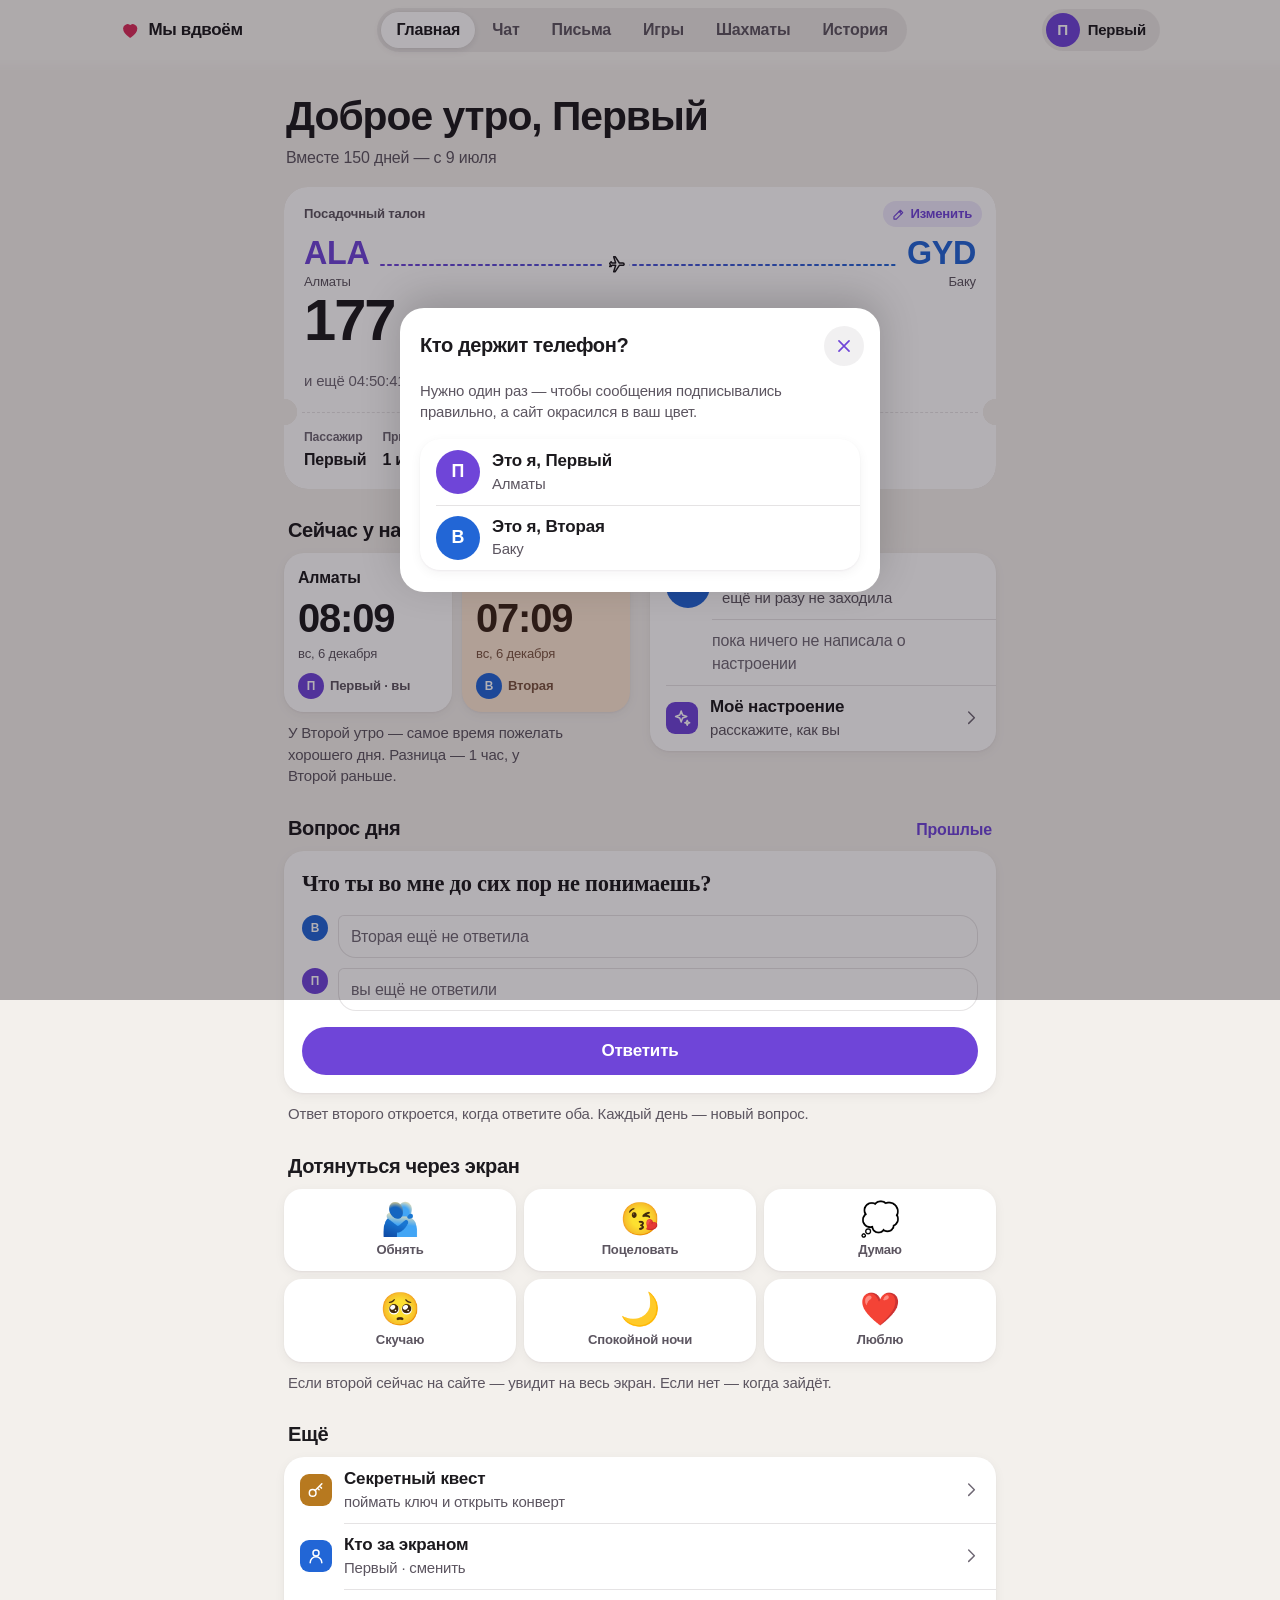
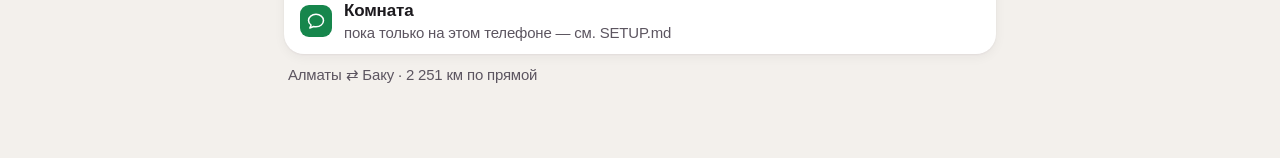
==== couple/index.html @ 88671f01 "Portfolio: demo copies of the pet store and couple sites Pet store ("Лапа"): company name, logos, ph" ====
<!DOCTYPE html>
<html lang="ru">
<head>
<meta charset="UTF-8" />
<meta name="viewport" content="width=device-width, initial-scale=1" />
<meta name="color-scheme" content="light dark" />
<meta name="theme-color" media="(prefers-color-scheme: light)" content="#f3f0ec" />
<meta name="theme-color" media="(prefers-color-scheme: dark)" content="#0e0c11" />
<title>Мы вдвоём</title>
<meta name="description" content="Наш маленький общий дом в интернете — пока мы на расстоянии." />
<link rel="icon" href="assets/icon.svg" type="image/svg+xml" />
<link rel="apple-touch-icon" href="assets/apple-touch-icon.png" />
<link rel="stylesheet" href="assets/css/style.css" />
<style>
  /* ---------- посадочный талон ---------- */
  .pass {
    position: relative;
    background: var(--surface);
    border-radius: 24px;
    box-shadow: var(--shadow-1);
    /* вырезы по линии отрыва */
    --notch: 13px;
    -webkit-mask:
      radial-gradient(circle at 0 var(--tear), #0000 var(--notch), #000 calc(var(--notch) + .5px)) left / 51% 100% no-repeat,
      radial-gradient(circle at 100% var(--tear), #0000 var(--notch), #000 calc(var(--notch) + .5px)) right / 51% 100% no-repeat;
    mask:
      radial-gradient(circle at 0 var(--tear), #0000 var(--notch), #000 calc(var(--notch) + .5px)) left / 51% 100% no-repeat,
      radial-gradient(circle at 100% var(--tear), #0000 var(--notch), #000 calc(var(--notch) + .5px)) right / 51% 100% no-repeat;
    --tear: 226px;   /* уточняется скриптом по высоте верхней части */
  }
  .pass-main { padding: 18px 20px 20px; min-height: 210px; display: flex; flex-direction: column; }
  .pass-top {
    display: flex; justify-content: space-between; align-items: center;
    font-size: var(--t-foot); color: var(--text-2); font-weight: 600;
  }
  .pass-top .flight { font-variant-numeric: tabular-nums; color: var(--text-3); margin-left: 6px; }
  .pass-top .flight:empty { display: none; }
  .pass-top .flight::before { content: '· '; }
  .pass-edit {
    display: inline-flex; align-items: center; gap: 4px;
    padding: 4px 10px 4px 8px; margin: -4px -6px -4px 0;
    border-radius: 999px;
    background: var(--accent-soft); color: var(--accent);
    font-size: var(--t-foot); font-weight: 600;
  }
  .pass-edit .i { width: 15px; height: 15px; }
  .pass { cursor: pointer; --ps: .985; transition: transform var(--release); }
  .pass:focus-visible { outline-offset: 4px; border-radius: 24px; }
  /* смена даты: подписи меняются мягко, с размытием */
  .swap-in { animation: swap-in 420ms var(--ease-out) both; }
  @keyframes swap-in { from { opacity: 0; filter: blur(4px); transform: translateY(4px); } }
  .trip-sheet .zone { display: flex; align-items: center; gap: 8px; padding: 10px 4px 0; color: var(--text-2); font-size: var(--t-sub); }
  .trip-sheet .zone .i { width: 18px; height: 18px; color: var(--text-3); }
  .trip-sheet .quick-dates { display: flex; gap: 8px; flex-wrap: wrap; margin-top: 10px; }

  .pass-route { display: grid; grid-template-columns: auto 1fr auto; align-items: center; gap: 12px; margin-top: 14px; }
  .pass-city b {
    display: block;
    font-family: var(--font-round);
    font-size: 1.9rem; font-weight: 700; letter-spacing: -.01em; line-height: 1;
    color: var(--first);
  }
  .pass-city.to b { color: var(--second); }
  .pass-city.to { text-align: right; }
  .pass-city span { display: block; margin-top: 4px; font-size: var(--t-foot); color: var(--text-2); }

  .pass-path { position: relative; height: 28px; }
  .pass-path svg { width: 100%; height: 100%; overflow: visible; }
  .pass-plane {
    position: absolute; top: 50%; left: 0;
    width: 26px; height: 26px; margin: -13px 0 0 -13px;
    display: grid; place-items: center;
    border-radius: 50%;
    background: var(--surface);
    color: var(--text);
    transform: translateX(calc(var(--p, 0) * var(--track, 0px)));
    transition: transform 1600ms var(--ease-out);
  }
  .pass-plane .i { width: 20px; height: 20px; }

  .pass-count { margin-top: auto; display: flex; align-items: baseline; gap: 10px; }
  .pass-count .big {
    font-family: var(--font-round);
    font-size: 3.4rem; font-weight: 700; letter-spacing: -.035em; line-height: 1;
  }
  .pass-count .unit { font-size: var(--t-callout); color: var(--text-2); font-weight: 600; line-height: 1.25; }
  .pass-clock { margin-top: 6px; font-size: var(--t-sub); color: var(--text-3); font-variant-numeric: tabular-nums; }

  .pass-stub {
    display: grid; grid-template-columns: auto auto 1fr; gap: 14px 16px;
    padding: 16px 20px 18px;
    border-top: 1.5px dashed var(--sep);
    margin: 0 18px;
    padding-left: 2px; padding-right: 2px;
  }
  .pass-stub span { display: block; font-size: var(--t-caption); color: var(--text-3); font-weight: 600; }
  .pass-stub b { display: block; margin-top: 3px; font-size: var(--t-callout); font-weight: 600; white-space: nowrap; }
  .pass-stub > div:last-child { min-width: 0; }
  .pass-stub #pass-seat { white-space: normal; text-wrap: balance; }
  .pass.done .pass-count .big { color: var(--heart); }

  /* ---------- два города ---------- */
  .cities { display: grid; grid-template-columns: 1fr 1fr; gap: 10px; }
  .city {
    --sky: var(--surface); --ink: var(--text); --ink-2: var(--text-2);
    position: relative;
    padding: 14px 14px 13px;
    border-radius: var(--r-card);
    background: var(--sky);
    color: var(--ink);
    box-shadow: var(--shadow-1);
    transition: background-color 600ms ease, color 600ms ease;
    min-width: 0;
  }
  /* небо над городом: день, сумерки, ночь */
  .city.dusk  { --sky: #fbe7d3; --ink: #3a2518; --ink-2: #7a5540; }
  .city.night { --sky: #1f2243; --ink: #eef0ff; --ink-2: #b3b8e0; }
  @media (prefers-color-scheme: dark) {
    .city.dusk  { --sky: #3a2a22; --ink: #fbe9da; --ink-2: #d2ae95; }
    .city.night { --sky: #1c1f3c; --ink: #eef0ff; --ink-2: #aab0dc; }
  }
  .city-top { display: flex; align-items: center; justify-content: space-between; gap: 6px; }
  .city-name { font-weight: 600; font-size: var(--t-callout); white-space: nowrap; overflow: hidden; text-overflow: ellipsis; }
  .city-sky { display: flex; align-items: center; gap: 4px; font-size: var(--t-sub); color: var(--ink-2); font-weight: 600; font-variant-numeric: tabular-nums; }
  .city-sky .i { width: 20px; height: 20px; }
  .city-time {
    margin-top: 10px;
    font-family: var(--font-round);
    font-size: 2.35rem; font-weight: 600; letter-spacing: -.03em; line-height: 1;
    font-variant-numeric: tabular-nums;
  }
  .city-meta { margin-top: 6px; font-size: var(--t-foot); color: var(--ink-2); line-height: 1.35; }
  .city-who { display: flex; align-items: center; gap: 6px; margin-top: 10px; font-size: var(--t-foot); font-weight: 600; color: var(--ink-2); }

  /* ---------- прямо сейчас ---------- */
  .mood-quote {
    font-family: var(--font-serif);
    font-size: 1.06rem; line-height: 1.45;
    color: var(--text);
  }
  .mood-quote.empty { font-family: var(--font); font-size: var(--t-callout); color: var(--text-3); }
  .chips { display: flex; flex-wrap: wrap; gap: 8px; }
  .chip {
    min-height: 38px; padding: 8px 14px;
    border-radius: 999px;
    background: var(--fill);
    font-size: var(--t-callout); font-weight: 500;
    transition: transform var(--release), background-color var(--d-fast), color var(--d-fast);
    --ps: .93;
  }
  .chip[aria-pressed="true"] { background: var(--accent-soft); color: var(--accent); }

  /* ---------- вопрос дня ---------- */
  .qday-q {
    font-family: var(--font-serif);
    font-size: 1.32rem; line-height: 1.32; font-weight: 600;
    letter-spacing: -.01em;
    text-wrap: balance;
  }
  .answers { margin-top: 16px; display: flex; flex-direction: column; gap: 10px; }
  .answer { display: flex; gap: 10px; align-items: flex-start; }
  .answer-body { flex: 1; min-width: 0; }
  .answer .bubble {
    padding: 10px 13px;
    border-radius: 18px; border-top-left-radius: 6px;
    background: var(--fill);
    font-size: var(--t-callout); line-height: 1.45;
    white-space: pre-wrap; overflow-wrap: anywhere;
    transition: filter 700ms var(--ease-out), opacity 500ms ease, transform 700ms var(--ease-out);
  }
  .answer .bubble.wait { color: var(--text-3); background: transparent; box-shadow: inset 0 0 0 1px var(--sep); }
  /* ответ спрятан, пока не ответишь сам */
  .answer .bubble.hidden-answer {
    filter: blur(7px);
    opacity: .7;
    -webkit-user-select: none; user-select: none;
    pointer-events: none;
  }
  .answer .lock-note {
    display: flex; align-items: center; gap: 6px;
    margin-top: 6px; font-size: var(--t-foot); color: var(--text-2); font-weight: 600;
  }
  .answer .lock-note .i { width: 16px; height: 16px; }
  .answer .bubble.revealing { animation: reveal 900ms var(--ease-out) both; }
  @keyframes reveal {
    from { filter: blur(8px); opacity: .5; transform: scale(.98); }
    to   { filter: blur(0); opacity: 1; transform: none; }
  }

  .past-day + .past-day { margin-top: 18px; padding-top: 18px; border-top: .5px solid var(--sep); }
  .past-day .d { font-size: var(--t-foot); color: var(--text-3); font-weight: 600; }
  .past-day .q { font-family: var(--font-serif); font-weight: 600; margin: 4px 0 10px; line-height: 1.35; }

  /* ---------- дотянуться ---------- */
  .pings { display: grid; grid-template-columns: repeat(3, 1fr); gap: 8px; }
  .ping {
    display: flex; flex-direction: column; align-items: center; gap: 6px;
    padding: 14px 6px 12px;
    border-radius: 18px;
    background: var(--surface);
    box-shadow: var(--shadow-1);
    transition: transform var(--release);
    --ps: .93;
  }
  .ping-e { font-size: 1.9rem; line-height: 1; display: block; transition: transform 500ms var(--spring); }
  .ping.sent .ping-e { transform: scale(1.18) translateY(-2px); }
  .ping-t {
    display: grid; font-size: var(--t-foot); font-weight: 600; color: var(--text-2);
  }
  /* подпись меняется на «Отправлено» мягкой сменой с размытием */
  .ping-t > span { grid-area: 1 / 1; text-align: center; transition: opacity 220ms ease, filter 220ms ease, transform 260ms var(--ease-out); }
  .ping-t .done { opacity: 0; filter: blur(4px); transform: translateY(4px); color: var(--ok); }
  .ping.sent .ping-t .idle { opacity: 0; filter: blur(4px); transform: translateY(-4px); }
  .ping.sent .ping-t .done { opacity: 1; filter: none; transform: none; }

  /* полноэкранное «обнимашка пришла» */
  #ping-overlay {
    position: fixed; inset: 0; z-index: 85;
    display: grid; place-items: center; text-align: center;
    background: var(--scrim);
    -webkit-backdrop-filter: blur(14px) saturate(140%);
    backdrop-filter: blur(14px) saturate(140%);
    opacity: 0;
    transition: opacity 300ms ease;
  }
  #ping-overlay.in { opacity: 1; }
  #ping-overlay .card { padding: 30px 34px 26px; border-radius: 30px; box-shadow: var(--shadow-2); transform: scale(.9); transition: transform 560ms var(--spring); }
  #ping-overlay.in .card { transform: none; }
  #ping-overlay .huge { font-size: 5.6rem; line-height: 1.05; }
  #ping-overlay .who { margin-top: 12px; font-family: var(--font-round); font-size: var(--t-title2); font-weight: 700; }
  #ping-overlay .sub { margin-top: 4px; color: var(--text-2); font-size: var(--t-sub); }

  @media (prefers-reduced-motion: reduce) { .pass-plane { transition: none; } }

  @media (min-width: 721px) {
    .home-grid { display: grid; grid-template-columns: 1fr 1fr; gap: 0 20px; align-items: start; }
    .home-grid .section:first-child { margin-top: 30px; }
  }
</style>
</head>
<body data-page="home">

<header class="topbar">
  <div class="topbar-inner">
    <a class="brand" href="index.html"><svg class="i" aria-hidden="true"><use href="assets/icons.svg#heart-fill"/></svg>Мы&nbsp;вдвоём</a>
    <div class="bar-title" aria-hidden="true"></div>
    <nav class="nav" aria-label="Разделы">
      <span class="nav-pill" aria-hidden="true"></span>
      <a href="index.html">Главная</a>
      <a href="chat.html">Чат</a>
      <a href="letters.html">Письма</a>
      <a href="games.html">Игры</a>
      <a href="chess.html">Шахматы</a>
      <a href="memories.html">История</a>
    </nav>
    <button class="who-chip" id="who-chip" type="button" aria-label="Сменить, кто за экраном"></button>
  </div>
</header>

<main class="shell" id="main">

  <header class="page-head">
    <h1 class="page-title" id="greet" data-short="Главная">Привет</h1>
    <p class="page-sub" id="together">&nbsp;</p>
  </header>

  <!-- ---------- ПОСАДОЧНЫЙ ТАЛОН ---------- -->
  <section class="pass pressable" id="pass" role="button" tabindex="0" aria-labelledby="pass-title" aria-describedby="pass-edit">
    <div class="pass-main">
      <div class="pass-top">
        <span id="pass-title">Посадочный талон<span class="flight" id="pass-flight"></span></span>
        <span class="pass-edit" id="pass-edit"><svg class="i" aria-hidden="true"><use href="assets/icons.svg#pencil"/></svg>Изменить</span>
      </div>
      <div class="pass-route">
        <div class="pass-city"><b id="pass-from">ALA</b><span id="pass-from-city">Алматы</span></div>
        <div class="pass-path" id="pass-path" aria-hidden="true">
          <svg viewBox="0 0 100 28" preserveAspectRatio="none">
            <defs>
              <linearGradient id="route" gradientUnits="userSpaceOnUse" x1="0" x2="100" y1="0" y2="0">
                <stop offset="0" style="stop-color:var(--first)" />
                <stop offset="1" style="stop-color:var(--second)" />
              </linearGradient>
            </defs>
            <line x1="0" y1="14" x2="100" y2="14" stroke="url(#route)" stroke-width="2" stroke-dasharray="3 4" vector-effect="non-scaling-stroke" stroke-linecap="round" />
          </svg>
          <span class="pass-plane" id="pass-plane"><svg class="i" aria-hidden="true"><use href="assets/icons.svg#plane"/></svg></span>
        </div>
        <div class="pass-city to"><b id="pass-to">GYD</b><span id="pass-to-city">Баку</span></div>
      </div>
      <div class="pass-count">
        <span class="big num" id="cd-days">—</span>
        <span class="unit" id="cd-unit">до встречи</span>
      </div>
      <div class="pass-clock" id="cd-clock"><span id="cd-pre">и ещё </span><span class="num" id="cd-hms"></span><span id="cd-post"></span></div>
    </div>
    <div class="pass-stub">
      <div><span>Пассажир</span><b id="pass-who">—</b></div>
      <div><span>Прилёт</span><b id="pass-date">—</b></div>
      <div><span>Место</span><b id="pass-seat">рядом</b></div>
    </div>
  </section>

  <div class="home-grid">

    <!-- ---------- ДВА ГОРОДА ---------- -->
    <section class="section" aria-labelledby="cities-title">
      <div class="section-head"><h2 class="section-title" id="cities-title">Сейчас у нас</h2></div>
      <div class="cities">
        <article class="city" id="city-a" data-p="a">
          <div class="city-top"><span class="city-name" data-f="city">—</span><span class="city-sky" data-f="sky"></span></div>
          <div class="city-time" data-f="time">--:--</div>
          <div class="city-meta" data-f="meta">&nbsp;</div>
          <div class="city-who" data-f="who"></div>
        </article>
        <article class="city" id="city-b" data-p="b">
          <div class="city-top"><span class="city-name" data-f="city">—</span><span class="city-sky" data-f="sky"></span></div>
          <div class="city-time" data-f="time">--:--</div>
          <div class="city-meta" data-f="meta">&nbsp;</div>
          <div class="city-who" data-f="who"></div>
        </article>
      </div>
      <p class="section-note" id="call-hint">&nbsp;</p>
    </section>

    <!-- ---------- ПРЯМО СЕЙЧАС ---------- -->
    <section class="section" aria-labelledby="now-title">
      <div class="section-head"><h2 class="section-title" id="now-title">Прямо сейчас</h2></div>
      <div class="group">
        <div class="row-item" id="partner-row">
          <span id="partner-ava"></span>
          <div class="grow">
            <div class="title" id="partner-name">—</div>
            <div class="sub" id="partner-status">проверяю…</div>
          </div>
        </div>
        <div class="row-item" style="--sep-inset:62px; padding-left:62px">
          <div class="grow">
            <div class="mood-quote empty" id="partner-mood">пока ничего о настроении</div>
          </div>
        </div>
        <button class="row-item" type="button" id="my-mood">
          <span class="row-icon"><svg class="i" aria-hidden="true"><use href="assets/icons.svg#sparkles"/></svg></span>
          <span class="grow">
            <span class="title" style="display:block">Моё настроение</span>
            <span class="sub" style="display:block" id="my-mood-text">расскажите, как вы</span>
          </span>
          <span class="tail"><svg class="i" aria-hidden="true"><use href="assets/icons.svg#chev-right"/></svg></span>
        </button>
      </div>
    </section>

  </div>

  <!-- ---------- ВОПРОС ДНЯ ---------- -->
  <section class="section" aria-labelledby="qday-title">
    <div class="section-head">
      <h2 class="section-title" id="qday-title">Вопрос дня</h2>
      <button class="link" type="button" id="qday-past">Прошлые</button>
    </div>
    <div class="card">
      <p class="qday-q" id="qday-q">…</p>
      <div class="answers" id="qday-answers"></div>
      <button class="btn block" type="button" id="qday-btn" style="margin-top:16px">Ответить</button>
    </div>
    <p class="section-note">Ответ второго откроется, когда ответите оба. Каждый день — новый вопрос.</p>
  </section>

  <!-- ---------- ДОТЯНУТЬСЯ ---------- -->
  <section class="section" aria-labelledby="ping-title">
    <div class="section-head"><h2 class="section-title" id="ping-title">Дотянуться через экран</h2></div>
    <div class="pings">
      <button class="ping" type="button" data-ping="hug"   data-emoji="🫂"><span class="ping-e" aria-hidden="true">🫂</span><span class="ping-t"><span class="idle">Обнять</span><span class="done">Готово</span></span></button>
      <button class="ping" type="button" data-ping="kiss"  data-emoji="😘"><span class="ping-e" aria-hidden="true">😘</span><span class="ping-t"><span class="idle">Поцеловать</span><span class="done">Готово</span></span></button>
      <button class="ping" type="button" data-ping="think" data-emoji="💭"><span class="ping-e" aria-hidden="true">💭</span><span class="ping-t"><span class="idle">Думаю</span><span class="done">Готово</span></span></button>
      <button class="ping" type="button" data-ping="miss"  data-emoji="🥺"><span class="ping-e" aria-hidden="true">🥺</span><span class="ping-t"><span class="idle">Скучаю</span><span class="done">Готово</span></span></button>
      <button class="ping" type="button" data-ping="night" data-emoji="🌙"><span class="ping-e" aria-hidden="true">🌙</span><span class="ping-t"><span class="idle">Спокойной ночи</span><span class="done">Готово</span></span></button>
      <button class="ping" type="button" data-ping="love"  data-emoji="❤️"><span class="ping-e" aria-hidden="true">❤️</span><span class="ping-t"><span class="idle">Люблю</span><span class="done">Готово</span></span></button>
    </div>
    <p class="section-note">Если второй сейчас на сайте — увидит на весь экран. Если нет — когда зайдёт.</p>
  </section>

  <!-- ---------- ЕЩЁ ---------- -->
  <section class="section" aria-labelledby="more-title">
    <div class="section-head"><h2 class="section-title" id="more-title">Ещё</h2></div>
    <div class="group" style="--sep-inset:60px">
      <a class="row-item" href="quest.html">
        <span class="row-icon" style="background:var(--gold)"><svg class="i" aria-hidden="true"><use href="assets/icons.svg#key"/></svg></span>
        <span class="grow"><span class="title" style="display:block">Секретный квест</span><span class="sub" style="display:block">поймать ключ и открыть конверт</span></span>
        <span class="tail"><svg class="i" aria-hidden="true"><use href="assets/icons.svg#chev-right"/></svg></span>
      </a>
      <button class="row-item" type="button" id="switch-me">
        <span class="row-icon" style="background:var(--other-fill)"><svg class="i" aria-hidden="true"><use href="assets/icons.svg#person"/></svg></span>
        <span class="grow"><span class="title" style="display:block">Кто за экраном</span><span class="sub" style="display:block" id="switch-me-sub">—</span></span>
        <span class="tail"><svg class="i" aria-hidden="true"><use href="assets/icons.svg#chev-right"/></svg></span>
      </button>
      <div class="row-item">
        <span class="row-icon" style="background:var(--ok)"><svg class="i" aria-hidden="true"><use href="assets/icons.svg#chat"/></svg></span>
        <span class="grow"><span class="title" style="display:block">Комната</span><span class="sub" style="display:block" id="room-sub">подключаюсь…</span></span>
      </div>
    </div>
    <p class="section-note num" id="stats">&nbsp;</p>
  </section>

</main>

<nav class="tabbar" aria-label="Разделы">
  <span class="tab-pill" aria-hidden="true" style="--i:0"></span>
  <a href="index.html"><svg class="i" aria-hidden="true"><use href="assets/icons.svg#home"/></svg><span>Главная</span></a>
  <a href="chat.html"><svg class="i" aria-hidden="true"><use href="assets/icons.svg#chat"/></svg><span>Чат</span></a>
  <a href="letters.html"><svg class="i" aria-hidden="true"><use href="assets/icons.svg#letter"/></svg><span>Письма</span></a>
  <a href="games.html"><svg class="i" aria-hidden="true"><use href="assets/icons.svg#games"/></svg><span>Игры</span></a>
  <a href="chess.html"><svg class="i" aria-hidden="true"><use href="assets/icons.svg#chess"/></svg><span>Шахматы</span></a>
  <a href="memories.html"><svg class="i" aria-hidden="true"><use href="assets/icons.svg#story"/></svg><span>История</span></a>
</nav>

<script src="assets/js/config.js"></script>
<script src="assets/js/common.js"></script>
<script type="module" src="assets/js/home.js"></script>
</body>
</html>
---- couple/assets/css/style.css ----
/* ============================================================
   Мы вдвоём — дизайн-система

   Сначала телефон: базовые правила написаны под iPhone,
   компьютер — надстройка в конце файла (min-width: 721px).

   Тема следует за системой: днём светлая, вечером тёмная —
   как всё остальное на телефоне. Цвет каждого из вас свой:
   у Первого фиолетовый, у Второй синий. Кнопки и ваши сообщения
   окрашены в цвет того, кто держит телефон.
   ============================================================ */

:root {
  color-scheme: light dark;

  /* ---------- светлая тема ---------- */
  --bg:        #f3f0ec;
  --surface:   #ffffff;
  --surface-2: #f6f3f0;
  --raised:    #ffffff;
  --fill:      rgba(72, 52, 66, .075);
  --fill-2:    rgba(72, 52, 66, .13);
  --sep:       rgba(60, 40, 52, .13);
  --text:      #1c1a1e;
  --text-2:    #5c5560;
  --text-3:    #6f6874;

  --first:      #6f45d8;
  --first-fill: #6f45d8;
  --first-soft: rgba(111, 69, 216, .12);
  --second:     #2266d6;
  --second-fill:#2266d6;
  --second-soft:rgba(34, 102, 214, .12);
  --heart:     #d92d5b;
  --ok:        #16864c;
  --danger:    #d21f3c;
  --gold:      #b7791f;

  --bar-bg:    rgba(248, 246, 243, .78);
  --bar-solid: #f8f6f3;
  --shadow-1:  0 1px 2px rgba(40, 20, 40, .05), 0 3px 12px rgba(40, 20, 40, .05);
  --shadow-2:  0 12px 40px rgba(30, 10, 30, .16), 0 2px 6px rgba(30, 10, 30, .06);
  --scrim:     rgba(20, 12, 24, .32);

  /* ---------- шрифты: системные, как в iOS ----------
     SF Pro для текста, SF Pro Rounded для заголовков и цифр,
     New York для писем и цитат. На других системах — ближайшие. */
  --font:       -apple-system, BlinkMacSystemFont, "SF Pro Text", "Segoe UI", Roboto, "Helvetica Neue", Arial, sans-serif;
  --font-round: ui-rounded, "SF Pro Rounded", -apple-system, BlinkMacSystemFont, "Segoe UI", Roboto, sans-serif;
  --font-serif: ui-serif, "New York", "Iowan Old Style", Georgia, "Times New Roman", serif;
  --font-hand:  "Caveat", ui-serif, "New York", Georgia, serif;

  /* ---------- размеры (1rem = 17px, как основной текст iOS) ---------- */
  --t-caption: .72rem;
  --t-foot:    .77rem;
  --t-sub:     .88rem;
  --t-callout: .94rem;
  --t-body:    1rem;
  --t-title3:  1.18rem;
  --t-title2:  1.3rem;
  --t-title1:  1.65rem;
  --t-large:   2rem;

  --gutter: 16px;
  --r-card: 20px;
  --r-ctrl: 12px;
  --tabbar-h: 62px;
  --tabbar-gap: 10px;

  /* ---------- движение ----------
     Вход — с разгона и мягкой посадкой, выход — быстрее входа.
     Пружины — для того, что откликается на палец. */
  --ease-out:    cubic-bezier(.23, 1, .32, 1);
  --ease-in-out: cubic-bezier(.77, 0, .175, 1);
  --ease-in:     cubic-bezier(.55, 0, 1, .45);
  --ease-drawer: cubic-bezier(.32, .72, 0, 1);
  --spring:      cubic-bezier(.34, 1.36, .64, 1);
  --spring-soft: cubic-bezier(.3, 1.18, .6, 1);
  --d-press: 120ms;
  --d-fast:  180ms;
  --d-base:  260ms;
  --d-sheet: 460ms;
  /* отпускание после нажатия: мягкая пружина обратно */
  --release: 560ms var(--spring-soft);

  --accent:      var(--first);
  --accent-fill: var(--first-fill);
  --accent-soft: var(--first-soft);
  --other:       var(--second);
  --other-fill:  var(--second-fill);
  --other-soft:  var(--second-soft);
}

/* Пружина точнее, где браузер умеет linear(): лёгкий перелёт и успокоение */
@supports (transition-timing-function: linear(0, 1)) {
  :root {
    --spring: linear(0, .025, .088, .176, .278, .386, .492, .593, .685, .766, .835, .893, .94, .977, 1.004, 1.024, 1.037, 1.045, 1.048, 1.049, 1.047, 1.043, 1.038, 1.033, 1.028, 1.023, 1.018, 1.014, 1.01, 1.007, 1.004, 1.002, 1.001, 1);
    --spring-soft: linear(0, .017, .061, .125, .2, .283, .368, .452, .532, .608, .677, .739, .794, .841, .882, .917, .945, .968, .987, 1.001, 1.011, 1.019, 1.024, 1.027, 1.028, 1.027, 1.024, 1.019, 1.015, 1.01, 1.007, 1.004, 1.002, 1);
  }
}

/* ---------- тёмная тема ---------- */
@media (prefers-color-scheme: dark) {
  :root {
    --bg:        #0e0c11;
    --surface:   #1b1820;
    --surface-2: #242029;
    --raised:    #26222c;
    --fill:      rgba(236, 226, 246, .08);
    --fill-2:    rgba(236, 226, 246, .14);
    --sep:       rgba(236, 226, 246, .12);
    --text:      #f3f0f6;
    --text-2:    #b4acbb;
    --text-3:    #958d9d;

    --first:      #a98bff;
    --first-fill: #7b55e8;
    --first-soft: rgba(169, 139, 255, .16);
    --second:     #6ca5ff;
    --second-fill:#2a6bdf;
    --second-soft:rgba(108, 165, 255, .16);
    --heart:     #ff5c80;
    --ok:        #4cd07f;
    --danger:    #ff5a6e;
    --gold:      #e8b04a;

    --bar-bg:    rgba(24, 21, 28, .74);
    --bar-solid: #18151c;
    --shadow-1:  0 1px 2px rgba(0, 0, 0, .35);
    --shadow-2:  0 16px 48px rgba(0, 0, 0, .55), 0 2px 8px rgba(0, 0, 0, .3);
    --scrim:     rgba(0, 0, 0, .5);
  }
}

/* Цвет того, кто держит телефон */
html[data-me="b"] {
  --accent:      var(--second);
  --accent-fill: var(--second-fill);
  --accent-soft: var(--second-soft);
  --other:       var(--first);
  --other-fill:  var(--first-fill);
  --other-soft:  var(--first-soft);
}

/* ============================================================
   Основа
   ============================================================ */

*, *::before, *::after { margin: 0; padding: 0; box-sizing: border-box; }

html {
  font-size: 106.25%;               /* 17px — основной размер iOS */
  -webkit-text-size-adjust: 100%;
  text-size-adjust: 100%;
  -webkit-tap-highlight-color: transparent;
  background: var(--bg);
  accent-color: var(--accent);
  scrollbar-color: var(--fill-2) transparent;
}
/* На телефоне берём размер текста из настроек iOS
   («Размер текста» в Настройках) — сайт растёт вместе с ним */
@supports (font: -apple-system-body) {
  @media (pointer: coarse) {
    html { font: -apple-system-body; }
  }
}

body {
  min-height: 100vh;
  min-height: 100dvh;
  font-family: var(--font);
  font-size: var(--t-body);
  line-height: 1.4;
  letter-spacing: -.01em;
  color: var(--text);
  background: var(--bg);
  overflow-x: hidden;
  caret-color: var(--accent);
  -webkit-font-smoothing: antialiased;
  font-kerning: normal;
}

::selection { background: var(--accent-soft); color: inherit; }

img, svg { display: block; max-width: 100%; }
a { color: inherit; text-decoration: none; }
button, input, textarea, select { font: inherit; color: inherit; letter-spacing: inherit; }
button { background: none; border: 0; cursor: pointer; }

/* Кнопки на телефоне: без задержки нажатия, без выделения текста */
button, a, [role="button"], .pressable, label {
  touch-action: manipulation;
  -webkit-user-select: none;
  user-select: none;
}

:focus { outline: none; }
:focus-visible {
  outline: 2.5px solid var(--accent);
  outline-offset: 2px;
  border-radius: 10px;
}

h1, h2, h3 { font-weight: 700; line-height: 1.18; letter-spacing: -.02em; text-wrap: balance; }
p { text-wrap: pretty; }

.i {
  width: 1.3em; height: 1.3em;
  flex: none;
  fill: none;
  stroke: currentColor;
  stroke-width: 1.8;
  stroke-linecap: round;
  stroke-linejoin: round;
  overflow: visible;
}

.visually-hidden {
  position: absolute !important;
  width: 1px; height: 1px;
  overflow: hidden; clip: rect(0 0 0 0);
  white-space: nowrap;
}
.hidden { display: none !important; }
.num { font-variant-numeric: tabular-nums; }

/* ============================================================
   Каркас страницы
   ============================================================ */

.shell {
  width: 100%;
  max-width: 760px;
  margin: 0 auto;
  padding: 4px var(--gutter) calc(var(--tabbar-h) + var(--tabbar-gap) + 40px);
}

/* Большой заголовок, как в приложениях iOS.
   Когда он уезжает под шапку, в шапке проявляется маленький. */
.page-head { padding: 6px 2px 18px; }
.page-title {
  font-family: var(--font-round);
  font-size: var(--t-large);
  font-weight: 700;
  letter-spacing: -.025em;
  line-height: 1.12;
}
.page-sub {
  margin-top: 6px;
  color: var(--text-2);
  font-size: var(--t-callout);
  line-height: 1.45;
}

.section { margin-top: 30px; }
.section-head {
  display: flex; align-items: baseline; justify-content: space-between; gap: 12px;
  padding: 0 4px 10px;
}
.section-title { font-size: var(--t-title3); font-weight: 700; letter-spacing: -.02em; }
.section-note { color: var(--text-2); font-size: var(--t-sub); padding: 10px 4px 0; line-height: 1.45; }
.link {
  color: var(--accent); font-size: var(--t-callout); font-weight: 600;
  padding: 10px 6px; margin: -10px -6px;       /* зона касания больше, чем текст */
  border-radius: 10px;
  transition: opacity 320ms ease;
}


/* ============================================================
   Шапка
   ============================================================ */

.topbar {
  position: sticky;
  top: 0;
  z-index: 40;
  view-transition-name: topbar;
}
.topbar::before {
  /* материал шапки проявляется, когда под неё уехал контент */
  content: '';
  position: absolute; inset: 0;
  background: var(--bar-bg);
  -webkit-backdrop-filter: saturate(180%) blur(20px);
  backdrop-filter: saturate(180%) blur(20px);
  /* не жёсткая линия под шапкой, а мягкий край материала */
  bottom: -12px;
  -webkit-mask-image: linear-gradient(#000 calc(100% - 12px), transparent);
  mask-image: linear-gradient(#000 calc(100% - 12px), transparent);
  opacity: 0;
  transition: opacity var(--d-base) ease;
  pointer-events: none;
}
.topbar.scrolled::before { opacity: 1; }

.topbar-inner {
  position: relative;
  max-width: 1080px;
  margin: 0 auto;
  height: 48px;
  padding: 0 calc(var(--gutter) - 4px);
  display: flex;
  align-items: center;
  gap: 12px;
}

.bar-title {
  position: absolute; left: 50%; top: 50%;
  translate: -50% -50%;
  max-width: 60%;
  font-size: var(--t-body);
  font-weight: 600;
  white-space: nowrap; overflow: hidden; text-overflow: ellipsis;
  opacity: 0;
  transform: translateY(6px);
  transition: opacity var(--d-fast) ease, transform var(--d-base) var(--ease-out);
  pointer-events: none;
}
.topbar.scrolled .bar-title { opacity: 1; transform: none; }

.brand {
  display: none;
  align-items: center; gap: 8px;
  font-family: var(--font-round);
  font-weight: 700;
  font-size: var(--t-body);
  letter-spacing: -.02em;
  white-space: nowrap;
}
.brand .i { color: var(--heart); width: 1.2em; height: 1.2em; }

.nav { display: none; }

/* кто держит телефон — аватар справа */
.who-chip {
  margin-left: auto;
  display: flex; align-items: center; gap: 8px;
  padding: 4px;
  border-radius: 999px;
  font-size: var(--t-sub);
  font-weight: 600;
  transition: transform var(--release), background-color var(--d-fast);
  --ps: .94;
}
.who-chip .who-name { display: none; }

.ava {
  --p: var(--first-fill);
  width: 34px; height: 34px;
  border-radius: 50%;
  display: grid; place-items: center;
  flex: none;
  background: var(--p);
  color: #fff;
  font-family: var(--font-round);
  font-weight: 700;
  font-size: .9rem;
  letter-spacing: 0;
  position: relative;
}
.ava[data-p="b"] { --p: var(--second-fill); }
.ava.lg { width: 44px; height: 44px; font-size: 1.05rem; }
.ava.sm { width: 26px; height: 26px; font-size: .7rem; }
/* зелёная точка «на сайте» */
.ava .online-dot {
  position: absolute; right: -1px; bottom: -1px;
  width: 30%; height: 30%; min-width: 10px; min-height: 10px;
  border-radius: 50%;
  background: var(--ok);
  box-shadow: 0 0 0 2.5px var(--surface);
  transform: scale(0);
  transition: transform 300ms var(--spring);
}
.ava.is-online .online-dot { transform: scale(1); }

/* ============================================================
   Нижняя панель вкладок (телефон)
   Плавающая капсула, как в iOS 26. Подсветка переезжает
   с прошлой вкладки на новую.
   ============================================================ */

.tabbar {
  position: fixed;
  left: 50%;
  bottom: calc(var(--tabbar-gap) + env(safe-area-inset-bottom, 0px));
  z-index: 50;
  width: min(calc(100% - 24px), 440px);
  height: var(--tabbar-h);
  translate: -50% 0;
  padding: 5px;
  display: grid;
  grid-template-columns: repeat(6, 1fr);
  border-radius: 999px;
  background: var(--bar-bg);
  -webkit-backdrop-filter: saturate(180%) blur(22px);
  backdrop-filter: saturate(180%) blur(22px);
  box-shadow: var(--shadow-2), inset 0 0 0 .5px var(--sep);
  view-transition-name: tabbar;
}
.tabbar a {
  position: relative;
  z-index: 1;
  display: flex; flex-direction: column; align-items: center; justify-content: center;
  gap: 2px;
  border-radius: 999px;
  color: var(--text-2);
  font-size: .62rem;
  font-weight: 600;
  letter-spacing: 0;
  transition: color var(--d-fast) ease, transform var(--release);
  --ps: .88;
}
.tabbar a .i { width: 25px; height: 25px; }
.tabbar a[aria-current="page"] { color: var(--accent); }
/* значок активной вкладки делает маленький упругий «вдох» */
.tabbar a[aria-current="page"] .i { animation: tab-bounce 520ms var(--spring) both; }
@keyframes tab-bounce { from { transform: scale(.82); } }
/* шесть вкладок на самом узком экране (iPhone SE): подписи чуть мельче */
@media (max-width: 360px) {
  .tabbar a { font-size: .56rem; letter-spacing: -.01em; }
}

.tab-pill {
  position: absolute;
  top: 5px; bottom: 5px; left: 5px;
  width: calc((100% - 10px) / 6);
  border-radius: 999px;
  background: var(--fill);
  transform: translateX(calc(var(--i, 0) * 100%));
  view-transition-name: tab-pill;
}
.tab-pill.glide { transition: transform 440ms var(--ease-drawer); }

.tab-badge {
  position: absolute;
  top: 4px; left: calc(50% + 6px);
  min-width: 18px; height: 18px;
  padding: 0 5px;
  border-radius: 999px;
  background: var(--heart);
  color: #fff;
  font-size: .64rem; font-weight: 700;
  line-height: 18px; text-align: center;
  box-shadow: 0 0 0 2px var(--bar-solid);
  animation: badge-in 420ms var(--spring) both;
}
@keyframes badge-in { from { transform: scale(.4); opacity: 0; } }
/* точка без цифры: «ваш ход» в шахматах */
.tab-badge.dot { min-width: 10px; width: 10px; height: 10px; padding: 0; top: 7px; left: calc(50% + 9px); }

/* ============================================================
   Поверхности
   ============================================================ */

.card {
  background: var(--surface);
  border-radius: var(--r-card);
  padding: 18px;
  box-shadow: var(--shadow-1);
}
.card + .card { margin-top: 12px; }

/* Сгруппированный список, как в Настройках */
.group {
  background: var(--surface);
  border-radius: var(--r-card);
  box-shadow: var(--shadow-1);
  overflow: hidden;
}
.row-item {
  position: relative;
  display: flex; align-items: center; gap: 12px;
  min-height: 52px;
  padding: 10px 16px;
  width: 100%;
  text-align: left;
}
.row-item + .row-item::before {
  content: '';
  position: absolute; top: 0; right: 0;
  left: var(--sep-inset, 16px);
  height: .5px;
  background: var(--sep);
}
a.row-item, button.row-item { transition: background-color 380ms ease; }
.row-item .grow { flex: 1; min-width: 0; }
.row-item .title { font-weight: 600; }
.row-item .sub { color: var(--text-2); font-size: var(--t-sub); margin-top: 1px; }
.row-item .tail { color: var(--text-3); display: flex; align-items: center; gap: 4px; font-size: var(--t-sub); }
.row-icon {
  width: 32px; height: 32px; border-radius: 9px;
  display: grid; place-items: center;
  flex: none;
  color: #fff;
  background: var(--accent-fill);
}
.row-icon .i { width: 20px; height: 20px; }

.muted { color: var(--text-2); font-size: var(--t-sub); line-height: 1.45; }
.faint { color: var(--text-3); }

/* ============================================================
   Кнопки
   ============================================================ */

.btn {
  --b-bg: var(--accent-fill);
  --b-fg: #fff;
  position: relative;
  display: inline-flex; align-items: center; justify-content: center; gap: 7px;
  min-height: 48px;
  padding: 12px 22px;
  border-radius: 999px;
  background: var(--b-bg);
  color: var(--b-fg);
  font-size: var(--t-body);
  font-weight: 600;
  letter-spacing: -.01em;
  white-space: nowrap;
  transition:
    transform var(--release),
    background-color var(--d-fast) ease,
    color var(--d-fast) ease,
    opacity var(--d-fast) ease,
    filter var(--d-fast) ease;
}
.btn .i { width: 1.15em; height: 1.15em; }
.btn:disabled { opacity: .4; cursor: default; transform: none; }

.btn.tinted { --b-bg: var(--accent-soft); --b-fg: var(--accent); }
.btn.gray   { --b-bg: var(--fill); --b-fg: var(--text); }
.btn.plain  { --b-bg: transparent; --b-fg: var(--accent); padding-left: 10px; padding-right: 10px; }
.btn.danger { --b-bg: transparent; --b-fg: var(--danger); }
.btn.small  { min-height: 36px; padding: 7px 15px; font-size: var(--t-callout); }
.btn.block  { width: 100%; }

.icon-btn {
  width: 40px; height: 40px;
  border-radius: 50%;
  display: grid; place-items: center;
  flex: none;
  color: var(--accent);
  background: var(--fill);
  transition: transform var(--release), background-color var(--d-fast);
  --ps: .88;
}
.icon-btn.clear { background: transparent; }
.icon-btn .i { width: 22px; height: 22px; }

.btn-row { display: flex; gap: 10px; flex-wrap: wrap; align-items: center; }
.btn-row.stretch > .btn { flex: 1; }

/* ============================================================
   Поля ввода
   ============================================================ */

.field { display: flex; flex-direction: column; gap: 7px; }
.field label, .field .label {
  font-size: var(--t-sub);
  font-weight: 600;
  color: var(--text-2);
  padding-left: 4px;
}
.input,
input[type="text"], input[type="date"], input[type="datetime-local"], textarea, select {
  width: 100%;
  min-height: 48px;
  background: var(--fill);
  border: 1.5px solid transparent;
  border-radius: var(--r-ctrl);
  padding: 12px 14px;
  font-size: max(16px, 1rem);       /* меньше 16px — iOS приближает страницу */
  outline: none;
  transition: border-color var(--d-fast) ease, background-color var(--d-fast) ease;
  -webkit-appearance: none;
  appearance: none;
}
/* у полей своя подсветка рамкой — второе кольцо фокуса не нужно */
input:focus-visible, textarea:focus-visible, select:focus-visible { outline: none; }
input:focus, textarea:focus, select:focus {
  border-color: var(--accent);
  background: var(--surface);
}
textarea { resize: vertical; min-height: 120px; line-height: 1.5; }
input::placeholder, textarea::placeholder { color: var(--text-3); opacity: 1; }
.hint { color: var(--text-3); font-size: var(--t-foot); padding-left: 4px; line-height: 1.4; }

/* ============================================================
   Сегменты (переключатель, как в iOS)
   ============================================================ */

.segmented {
  position: relative;
  display: grid;
  grid-auto-flow: column;
  grid-auto-columns: 1fr;
  padding: 3px;
  border-radius: 12px;
  background: var(--fill);
  isolation: isolate;
}
.segmented button {
  position: relative;
  z-index: 1;
  min-height: 36px;
  padding: 6px 8px;
  border-radius: 9px;
  font-size: var(--t-sub);
  font-weight: 600;
  color: var(--text-2);
  white-space: nowrap;
  transition: color var(--d-fast) ease;
}
.segmented button[aria-pressed="true"] { color: var(--text); }
.segmented .thumb {
  position: absolute;
  z-index: 0;
  top: 3px; bottom: 3px; left: 3px;
  width: calc((100% - 6px) / var(--n, 4));
  border-radius: 9px;
  background: var(--raised);
  box-shadow: 0 2px 8px rgba(0, 0, 0, .12), 0 0 0 .5px rgba(0, 0, 0, .04);
  transform: translateX(calc(var(--i, 0) * 100%));
  transition: transform 420ms var(--spring-soft), scale 420ms var(--spring-soft);
}
/* как в iOS 17: держишь выбранный сегмент — «бегунок» чуть сжимается */
.segmented:has(button[aria-pressed="true"].is-pressed) .thumb { scale: .95; transition-duration: 420ms, 140ms; }
.segmented button { transition: color var(--d-fast) ease, transform var(--release); --ps: .96; }

/* ============================================================
   Статусы
   ============================================================ */

.badge {
  display: inline-flex; align-items: center; gap: 6px;
  padding: 4px 10px;
  border-radius: 999px;
  font-size: var(--t-foot);
  font-weight: 600;
  background: var(--fill);
  color: var(--text-2);
}
.badge.live { color: var(--ok); }
.pulse {
  width: 7px; height: 7px; border-radius: 50%;
  background: currentColor;
}
.badge.live .pulse { animation: breathe 2.4s ease-in-out infinite; }
@keyframes breathe { 50% { opacity: .35; } }

/* ============================================================
   Шторка снизу (телефон) и окно по центру (компьютер)
   ============================================================ */

.sheet-layer {
  /* Слой повторяет видимую часть экрана: когда поднимается клавиатура,
     он ужимается вместе с ней — и шторка стоит ровно над клавиатурой. */
  position: fixed;
  left: 0; right: 0;
  top: var(--vv-top, 0px);
  height: var(--vv-h, 100dvh);
  z-index: 80;
  display: flex;
  flex-direction: column;
  justify-content: flex-end;
}
.sheet-scrim {
  position: fixed; inset: -100px 0;
  background: var(--scrim);
  opacity: 0;
  transition: opacity var(--d-sheet) ease;
}
.sheet-layer.open .sheet-scrim { opacity: 1; }

.sheet {
  position: relative;
  width: 100%;
  max-height: calc(100% - 12px);
  display: flex; flex-direction: column;
  background: var(--surface);
  border-radius: 26px 26px 0 0;
  box-shadow: 0 -10px 40px rgba(0, 0, 0, .18);
  transform: translateY(100%);
  transition: transform var(--d-sheet) var(--ease-drawer);
  padding-bottom: env(safe-area-inset-bottom, 0px);
  outline: none;
}
.sheet-layer.open .sheet { transform: translateY(var(--drag, 0px)); }
.sheet.dragging { transition: none; }

.sheet-grab {
  flex: none;
  display: grid; place-items: center;
  height: 22px;
  cursor: grab;
  touch-action: none;
}
.sheet-grab::before {
  content: '';
  width: 38px; height: 5px;
  border-radius: 999px;
  background: var(--fill-2);
}
.sheet-head {
  flex: none;
  display: flex; align-items: center; gap: 10px;
  padding: 2px 16px 10px 20px;
  touch-action: none;
}
.sheet-head h2 { flex: 1; font-size: var(--t-title3); }
.sheet-body {
  flex: 1;
  min-height: 0;
  overflow-y: auto;
  overscroll-behavior: contain;
  padding: 4px 20px 22px;
}
.sheet-foot {
  flex: none;
  display: flex; gap: 10px;
  padding: 10px 20px 16px;
  border-top: .5px solid var(--sep);
}
.sheet-foot .btn { flex: 1; }

html.sheet-open, html.sheet-open body { overflow: hidden; }

/* на телефоне шторку ведёт пружина из скрипта */
.sheet-layer.physics .sheet { transition: none; will-change: transform; }
.sheet-layer.physics .sheet-scrim { transition: none; opacity: 0; }
/* «юбка» под шторкой: при лёгком перелёте вверх снизу не видно щели */
.sheet-layer.physics .sheet::after {
  content: ''; position: absolute; left: 0; right: 0; top: calc(100% - 1px); height: 160px;
  background: inherit;
}

/* цифры, которые перекатываются */
.rl { display: inline-block; position: relative; white-space: pre; }
.rl-out { position: absolute; left: 0; top: 0; }

/* ============================================================
   Уведомления снизу — с кнопкой «Вернуть», если что-то удалили
   ============================================================ */

#toasts {
  position: fixed;
  left: 50%;
  bottom: calc(var(--tabbar-h) + var(--tabbar-gap) + 12px + env(safe-area-inset-bottom, 0px));
  translate: -50% 0;
  z-index: 90;
  width: min(calc(100% - 32px), 420px);
  display: flex; flex-direction: column; align-items: center; gap: 8px;
  pointer-events: none;
}
body[data-page="chat"] #toasts,
body[data-page="quest"] #toasts { bottom: calc(96px + env(safe-area-inset-bottom, 0px)); }

.toast {
  display: flex; align-items: center; gap: 12px;
  max-width: 100%;
  min-height: 48px;
  padding: 10px 10px 10px 18px;
  border-radius: 999px;
  background: var(--bar-bg);
  -webkit-backdrop-filter: saturate(180%) blur(20px);
  backdrop-filter: saturate(180%) blur(20px);
  box-shadow: var(--shadow-2), inset 0 0 0 .5px var(--sep);
  font-size: var(--t-callout);
  font-weight: 600;
  pointer-events: auto;
  touch-action: none;
  cursor: default;
  /* переход, а не анимация: новые уведомления приходят пачкой,
     и переход продолжит движение с того места, где был */
  opacity: 0;
  transform: translateY(14px) scale(.96);
  filter: blur(3px);
  transition:
    opacity 360ms var(--ease-out),
    transform 460ms var(--spring-soft),
    filter 300ms var(--ease-out);
}
.toast.no-action { padding-right: 18px; }
.toast.in { opacity: 1; transform: none; filter: none; }
.toast.out {
  opacity: 0;
  transform: translateY(6px) scale(.97);
  transition: opacity 180ms var(--ease-in), transform 200ms var(--ease-in);
}
.toast .t-text { flex: 1; min-width: 0; }
.toast .t-action {
  flex: none;
  min-height: 34px;
  padding: 6px 14px;
  border-radius: 999px;
  background: var(--accent-soft);
  color: var(--accent);
  font-weight: 700;
  font-size: var(--t-sub);
  transition: transform var(--release);
  --ps: .92;
}

/* ============================================================
   Праздник: вспышка и дождь из сердечек
   ============================================================ */

.fly-heart {
  position: fixed;
  bottom: -60px;
  z-index: 60;
  pointer-events: none;
  animation: fly linear forwards;
}
@keyframes fly { to { transform: translateY(-115vh) rotate(160deg); opacity: 0; } }

.burst-piece {
  position: fixed;
  z-index: 70;
  pointer-events: none;
  translate: -50% -50%;
  animation: burst 900ms var(--ease-out) forwards;
}
@keyframes burst {
  0%   { transform: scale(.6); opacity: 1; }
  100% { transform: translate(var(--dx), var(--dy)) scale(.5) rotate(var(--rot, 90deg)); opacity: 0; }
}

/* ============================================================
   Переходы между страницами

   Где браузер умеет (Safari 18.2+, Chrome 126+), страницы сменяются
   как экраны приложения: панель вкладок стоит на месте, подсветка
   перетекает на новую вкладку, а содержимое мягко проявляется.
   ============================================================ */

@view-transition { navigation: auto; }

::view-transition-old(root) { animation: vt-out 150ms var(--ease-in) both; }
::view-transition-new(root) { animation: vt-in 300ms var(--ease-out) both; }
@keyframes vt-out { to { opacity: 0; } }
@keyframes vt-in { from { opacity: 0; transform: translateY(8px); } }

::view-transition-group(tab-pill),
::view-transition-group(nav-pill) {
  animation-duration: 440ms;
  animation-timing-function: var(--ease-drawer);
}
/* панели не мигают: новая просто встаёт на место старой */
::view-transition-group(tabbar),
::view-transition-group(topbar) { animation-duration: 0s; }
::view-transition-old(tabbar),
::view-transition-old(topbar) { animation: none; opacity: 0; }
::view-transition-new(tabbar),
::view-transition-new(topbar) { animation: none; }

/* запасной вариант для браузеров без View Transitions */
html.no-vt .shell { animation: page-in 320ms var(--ease-out) both; }
@keyframes page-in { from { opacity: 0; transform: translateY(8px); } }
html.no-vt.leaving .shell { opacity: 0; transition: opacity 150ms var(--ease-in); }

/* ============================================================
   Нажатия — одна система на весь сайт

   Скрипт ставит .is-pressed в момент касания (а не отпускания),
   снимает — когда палец ушёл или началась прокрутка. Вдавливание
   быстрое, а обратно элемент возвращается на пружине: так ведут
   себя кнопки в iOS. Насколько сжиматься, задаёт --ps: большие
   карточки сжимаются едва заметно, маленькие кнопки — сильнее.
   ============================================================ */

.is-pressed {
  transform: scale(var(--ps, .97));
  transition-duration: 120ms !important;
  transition-timing-function: var(--ease-out) !important;
}
/* строки списков не сжимаются, а подсвечиваются — как в Настройках */
.row-item.is-pressed { transform: none; background-color: var(--fill); transition-duration: 0s !important; }
/* текстовые кнопки гаснут */
.link.is-pressed { transform: none; opacity: .4; }

/* ============================================================
   Компьютер и планшет
   ============================================================ */

@media (min-width: 721px) {
  :root { --gutter: 24px; --tabbar-h: 0px; --tabbar-gap: 0px; }

  .tabbar { display: none; }
  .shell { padding-top: 12px; padding-bottom: 72px; }

  .topbar::before { opacity: 1; }
  .topbar-inner { height: 60px; }
  .bar-title { display: none; }
  .brand { display: flex; }

  .nav {
    position: relative;
    display: flex; gap: 2px;
    margin: 0 auto;
    padding: 4px;
    border-radius: 999px;
    background: var(--fill);
    isolation: isolate;
  }
  .nav a {
    position: relative; z-index: 1;
    padding: 7px 15px;
    border-radius: 999px;
    font-size: var(--t-callout);
    font-weight: 600;
    color: var(--text-2);
    white-space: nowrap;
    transition: color var(--d-fast) ease;
  }
  .nav a[aria-current="page"] { color: var(--text); }
  .nav .tab-badge { top: -3px; left: auto; right: -2px; box-shadow: 0 0 0 2px var(--bar-solid); }
  .nav .tab-badge.dot { top: 2px; right: 2px; }
  .nav-pill {
    position: absolute;
    z-index: 0;
    top: 4px; bottom: 4px; left: 0;
    width: var(--pill-w, 0px);
    border-radius: 999px;
    background: var(--raised);
    box-shadow: 0 2px 8px rgba(0, 0, 0, .1), 0 0 0 .5px rgba(0, 0, 0, .04);
    transform: translateX(var(--pill-x, 0px));
    opacity: 0;
    view-transition-name: nav-pill;
  }
  .nav-pill.on { opacity: 1; }
  .nav-pill.glide { transition: transform 440ms var(--ease-drawer), width 440ms var(--ease-drawer); }

  /* шесть вкладок на нешироком экране: меню плотнее, от логотипа — только сердце */
  @media (max-width: 960px) {
    .nav a { padding: 7px 11px; }
    .brand { font-size: 0; gap: 0; }
    .brand .i { width: 24px; height: 24px; }
  }

  .who-chip { margin-left: 0; padding: 4px 14px 4px 4px; background: var(--fill); }
  .who-chip .who-name { display: inline; }

  .page-head { padding-top: 22px; }
  .page-title { font-size: 2.4rem; }

  #toasts, body[data-page="chat"] #toasts { bottom: 28px; }

  /* на большом экране вместо шторки — окно по центру */
  .sheet-layer { justify-content: center; align-items: center; padding: 24px; }
  .sheet {
    width: min(480px, 100%);
    max-height: min(86vh, 760px);
    border-radius: 24px;
    transform: scale(.96);
    opacity: 0;
    filter: blur(6px);
    transition: transform 320ms var(--ease-out), opacity 220ms ease, filter 260ms var(--ease-out);
    padding-bottom: 0;
  }
  .sheet-layer.open .sheet { transform: none; opacity: 1; filter: blur(0); }
  .sheet-grab { display: none; }
  .sheet-head { padding-top: 18px; }
}

/* наведение — только там, где есть мышь, иначе на телефоне
   подсветка «залипает» после касания */
@media (hover: hover) and (pointer: fine) {
  .btn:hover { filter: brightness(1.06); }
  .btn.gray:hover, .btn.tinted:hover, .btn.plain:hover { filter: none; background: var(--fill-2); }
  .icon-btn:hover { background: var(--fill-2); }
  .nav a:hover { color: var(--text); }
  .who-chip:hover { background: var(--fill-2); }
  a.row-item:hover, button.row-item:hover { background: var(--fill); }
}

/* ============================================================
   Доступность
   ============================================================ */

/* Меньше движения: убираем перемещения, оставляем смену прозрачности —
   она по-прежнему объясняет, что произошло */
@media (prefers-reduced-motion: reduce) {
  *, *::before, *::after {
    animation-duration: 1ms !important;
    animation-iteration-count: 1 !important;
    scroll-behavior: auto !important;
  }
  .toast, .sheet, .tab-pill.glide, .nav-pill.glide, .segmented .thumb {
    transition-property: opacity !important;
    transition-duration: 200ms !important;
  }
  .toast, .toast.in, .toast.out { transform: none !important; filter: none !important; }
  .sheet-layer.open .sheet, .sheet { transform: none; }
  .sheet { opacity: 0; }
  .sheet-layer.open .sheet { opacity: 1; }
  .fly-heart, .burst-piece { display: none; }
  @view-transition { navigation: none; }
}

/* Меньше прозрачности: панели становятся сплошными */
@media (prefers-reduced-transparency: reduce) {
  .topbar::before, .tabbar, .toast {
    background: var(--bar-solid);
    -webkit-backdrop-filter: none;
    backdrop-filter: none;
  }
}

/* Повышенный контраст: плотнее разделители и вторичный текст */
@media (prefers-contrast: more) {
  :root { --sep: rgba(60, 40, 52, .35); --text-2: #3f3943; --text-3: #4d4652; --fill: rgba(72, 52, 66, .14); }
}
@media (prefers-contrast: more) and (prefers-color-scheme: dark) {
  :root { --sep: rgba(236, 226, 246, .35); --text-2: #d6cfdc; --text-3: #c2bac9; --fill: rgba(236, 226, 246, .16); }
}
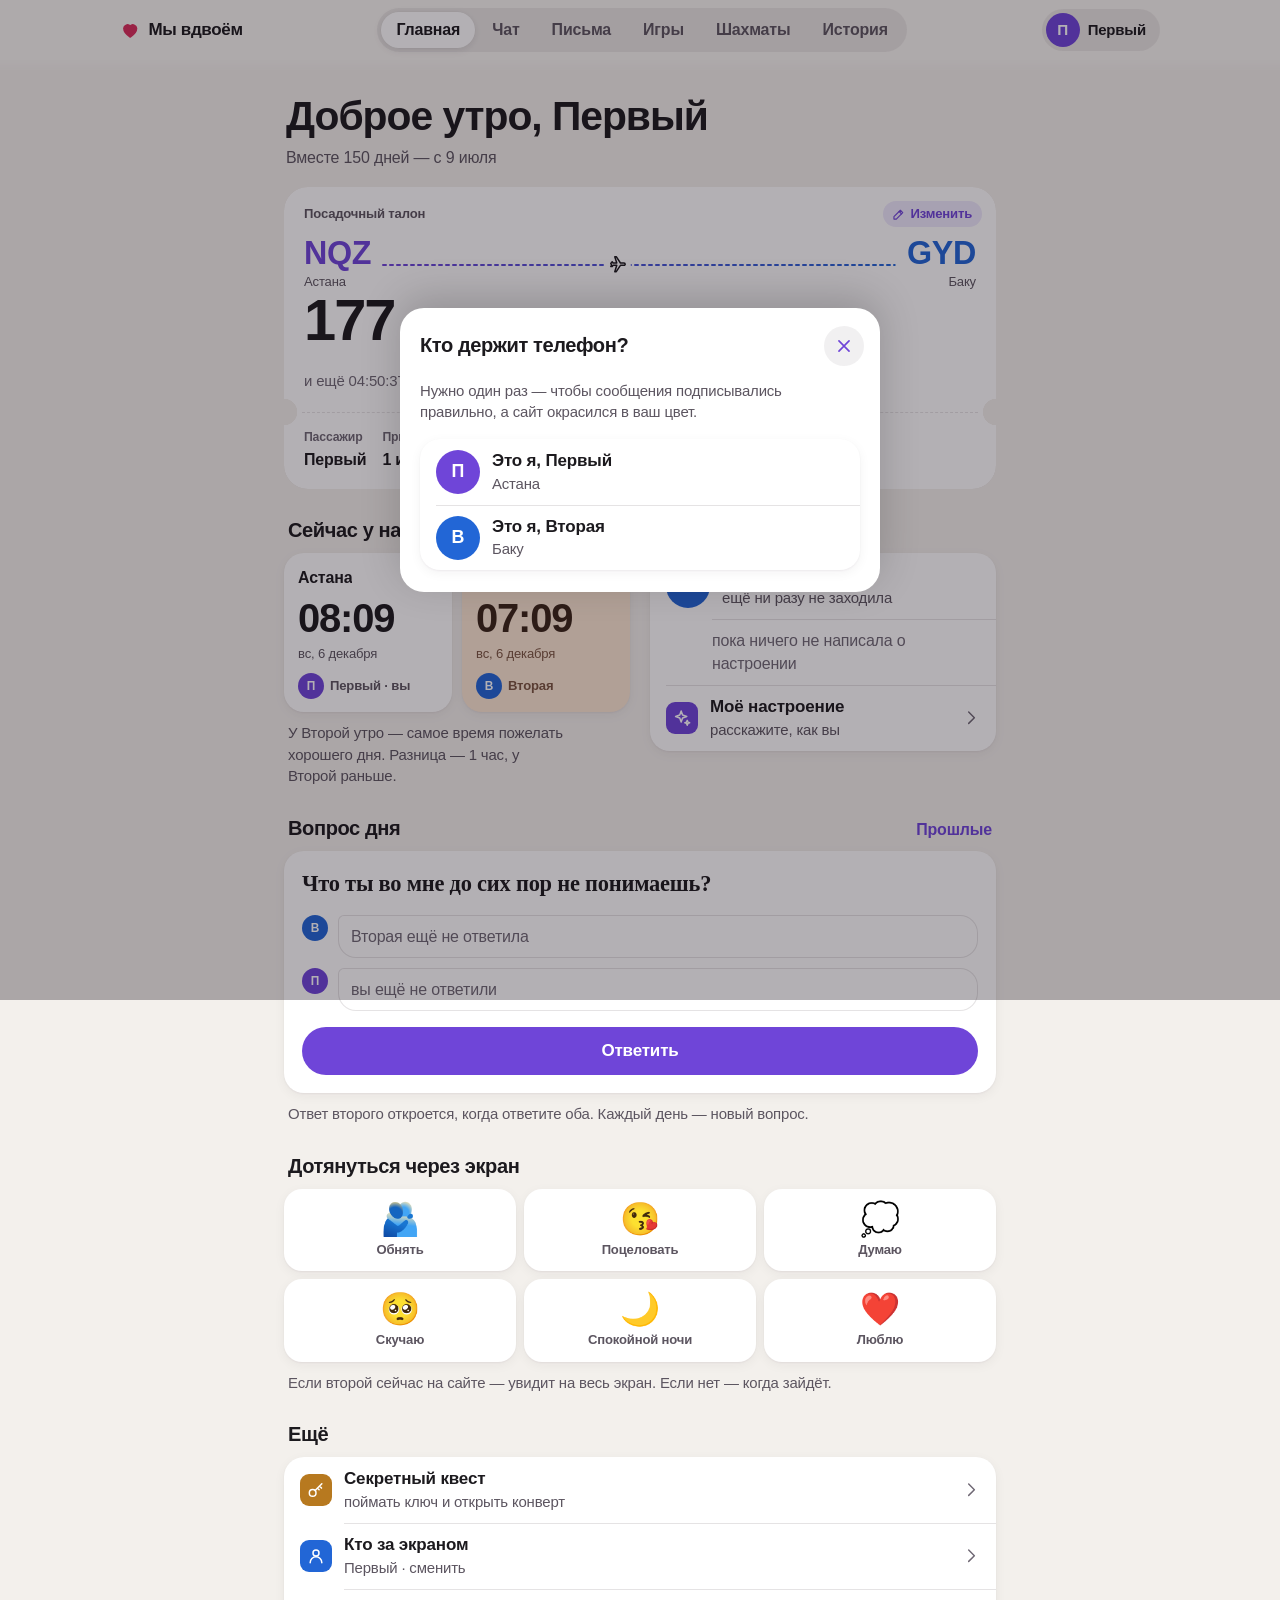
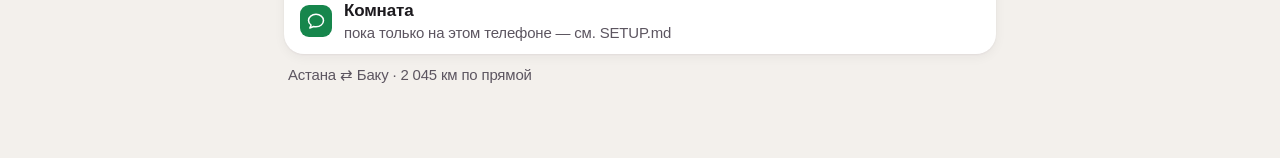
==== commit a90bd106: "Couple demo: Astana instead of Almaty Co-Authored-By: Claude Opus 5.5 <noreply@anthropic.com> Claude" ====
--- a/couple/index.html
+++ b/couple/index.html
@@ -272,7 +272,7 @@
         <span class="pass-edit" id="pass-edit"><svg class="i" aria-hidden="true"><use href="assets/icons.svg#pencil"/></svg>Изменить</span>
       </div>
       <div class="pass-route">
-        <div class="pass-city"><b id="pass-from">ALA</b><span id="pass-from-city">Алматы</span></div>
+        <div class="pass-city"><b id="pass-from">NQZ</b><span id="pass-from-city">Астана</span></div>
         <div class="pass-path" id="pass-path" aria-hidden="true">
           <svg viewBox="0 0 100 28" preserveAspectRatio="none">
             <defs>
